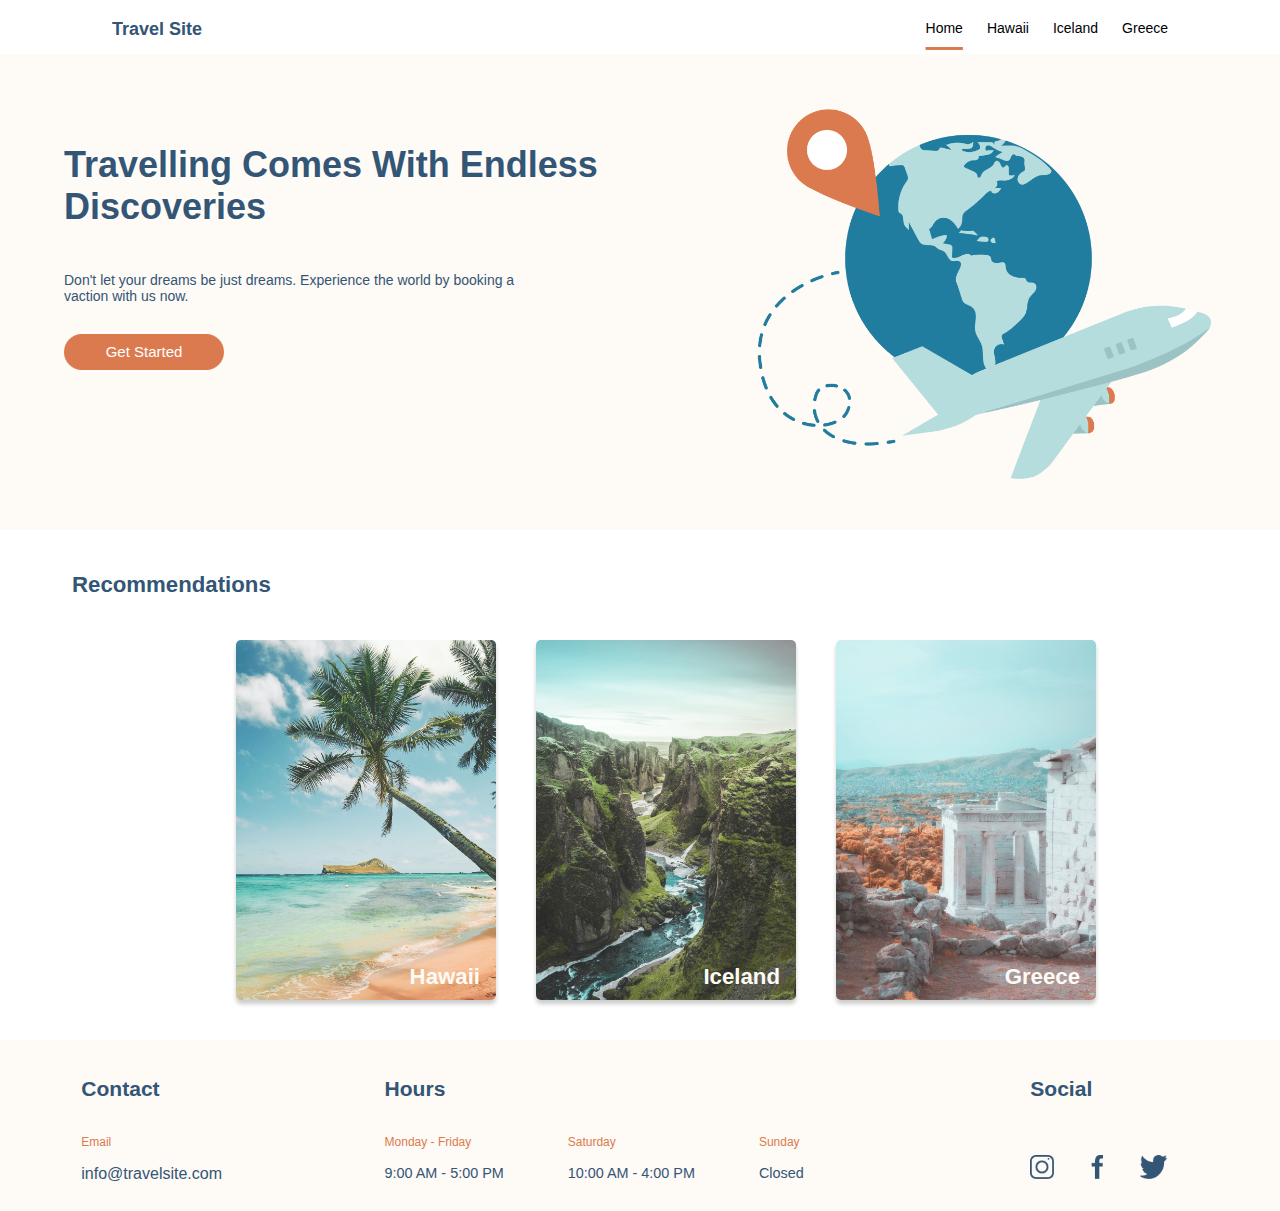
==== index.html @ 421ed6ff "clean up formatting" ====
<!DOCTYPE html>
<html lang="en">
	<head>
		<meta charset="UTF-8" />
		<meta name="viewport" content="width=device-width, initial-scale=1.0" />
		<link rel="stylesheet" href="./css/global.css" />
		<link rel="stylesheet" href="./css/landing.css" />
		<title>Travel Site Landing</title>
	</head>

	<body>
		<header class="header">
			<div class="header-logo">
				<h2>Travel Site</h2>
			</div>
			<div class="header-navbar">
				<nav>
					<ul class="header-navbar__list">
						<li class="header-navbar__link active"><a href=""></a>Home</li>
						<li class="header-navbar__link"><a href=""></a>Hawaii</li>
						<li class="header-navbar__link"><a href=""></a>Iceland</li>
						<li class="header-navbar__link"><a href=""></a>Greece</li>
					</ul>
				</nav>
			</div>
		</header>
		<main>
			<div class="hero">
				<div class="hero--leftside">
					<h2 class="hero-heading">
						Travelling Comes With Endless Discoveries
					</h2>
					<p class="hero-text">
						Don't let your dreams be just dreams. Experience the world by
						booking a vaction with us now.
					</p>
					<button class="hero-button">Get Started</button>
				</div>
				<div class="hero--rightside">
					<img class="hero-img" src="./images/hero.png" />
				</div>
			</div>
		</main>
		<section>
			<div class="recommendations">
				<div class="recommendations-heading">
					<h3>Recommendations</h3>
				</div>
				<div class="recommendations-cards">
					<div class="recommendations-cards hawaii">
						<h3 class="recommendations-cards__name">Hawaii</h3>
					</div>
					<div class="recommendations-cards iceland">
						<h3 class="recommendations-cards__name">Iceland</h3>
					</div>
					<div class="recommendations-cards greece">
						<h3 class="recommendations-cards__name">Greece</h3>
					</div>
				</div>
			</div>
		</section>
		<footer class="footer">
			<div class="footer-element">
				<div class="footer-element__heading">
					<h3>Contact</h3>
				</div>
				<div class="footer-element__subheading">
					<p>
						Email<br />
						<span
							><a class="footer-element__email link" href="info@travelsite.com"
								>info@travelsite.com</a
							>
						</span>
					</p>
				</div>
			</div>
			<div class="footer-element">
				<div class="footer-element__heading">
					<h3>Hours</h3>
				</div>
				<div class="footer-element__subheading">
					<p class="footer-element__hours">
						Monday - Friday<br /><span class="footer-element__hours times"
							>9:00 AM - 5:00 PM</span
						>
					</p>
					<p class="footer-element__hours">
						Saturday<br /><span class="footer-element__hours times"
							>10:00 AM - 4:00 PM</span
						>
					</p>
					<p class="footer-element__hours">
						Sunday<br /><span class="footer-element__hours times">Closed</span>
					</p>
				</div>
			</div>
			<div class="footer-element">
				<div class="footer-element__heading">
					<h3>Social</h3>
				</div>
				<div class="footer-subheading">
					<a href="instagram.com"
						><img
							class="footer-element__social icon"
							src="../images/icon-instagram.png"
					/></a>
					<a href="facebook.com"
						><img
							class="footer-element__social icon"
							src="../images/icon-facebook.png"
					/></a>
					<a href="twitter.com"
						><img
							class="footer-element__social icon"
							src="../images/icon-twitter.png"
					/></a>
				</div>
			</div>
		</footer>
	</body>
</html>
---- css/global.css ----
body {
  font-family: Verdana, Geneva, Tahoma, sans-serif;
  font-weight: 300;
  padding-top: 50px;
  margin: 0%;
}

.header {
  width: 100%;
  height: 50px;
  box-sizing: border-box;
  display: flex;
  justify-content: space-between;
  align-items: flex-start;
  background-color: #FFFFFF;
  position: fixed;
  top: 4px;
  /* border: 1px solid red; */
}

.header-logo {
  color: #335576;
  margin-left: 5rem;
  padding-left: 2rem;
  font-size: 12px;
  /* border: 1px solid red; */
}

.header-navbar__list {
  display: flex;
  list-style-type: none;
  padding-right: 5rem;
  margin-right: 2rem;
}

.header-navbar__link {
  display: flex;
  margin-left: .5rem;
  padding-left: 1rem;
  text-decoration: none;
  font-size: 14px;
}

.active {
  text-decoration: underline;
  text-underline-offset: .9rem;
  text-decoration-color: #DB7A4E;
  text-decoration-thickness: 3px;
}

.footer {
  background-color: #FEFAF5;
  color: #335576;
  display: flex;
  justify-content: space-around;
  padding-top: 1rem;
  padding-bottom: 1rem;
  width: 100vw;
}

.footer-element__heading {
  display: flex;
  margin: auto;
  font-size: 1.125rem;
  font-weight: 400;
}

.footer-element__subheading {
  display: flex;
  color: #DB7A4E;
  font-size: .75rem;
}

.footer-element__hours {
  margin-right: 2rem;
}

.link {
  display: flex;
  text-decoration: none;
  color: #335576;
  font-size: 1rem;
  margin-top: 1rem;
}

.times {
  display: flex;
  font-size: .9rem;
  font-weight: 100;
  color: #335576; 
  margin-top: 1rem;
}

.icon {
  margin-right: 2rem;
  margin-top: 2rem;
  height: 1.5rem;
}
---- css/landing.css ----
.hero {
  display: flex;
  background-color: #FEFAF5;
  width: 100vw;
  height: 480px;
}

.hero--leftside {
  display: flex;
  flex-direction: column;
  justify-content: flex-start;
  text-align: left;
  width: 50vw;
  padding: 4rem;
}

.hero-heading {
  display: flex;
  align-content: flex-start;
  font-size: 36px;
  color: #335576;
  text-align: left;
}

.hero-text {
  display: flex;
  color: #335576;
  font-size: 14px;
  font-weight: 300;
  margin-right: 1rem;
  padding-right: 3rem;
}

.hero-button {
  font-size: 15px;
  font-weight: lighter;
  text-align: center;
  border-radius: 25px;
  border: none;
  background-color: #DB7A4E;
  color: #FFFFFF;
  width: 160px;
  padding: .6rem;
  margin-top: 1rem;
}

.hero--rightside {
  display: flex;
  width: 50vw;
  justify-content: center;
  align-items: center;
  margin: .5rem;
  padding: .5rem;
}

.hero-img {
  padding: 1rem;
  margin: 1rem;
  height: 380px;
}

.recommendations {
  padding: .25rem;
  margin: 1rem;
  padding-left: 3.5rem;
}
.recommendations-heading {
  font-size: 19px;
  color: #335576;
}

.recommendations-cards {
  display: flex;
  justify-content: center;
}

.hawaii, .iceland, .greece{
  display: flex;
  justify-content: flex-end;
  align-items: flex-end;
  width: 260px;
  height: 360px;
  border-radius: 5px;
  border: 1px solid rgba(black .2);
  box-shadow: 0 4px 4px rgba(0, 0, 0, .2);
  margin: 20px;
  color: #FEFAF5;
  font-size: 19px;
}

.hawaii {
  background-image: url(../images/hawaii.jpg);
  background-position: center;
  background-size: cover;
}

.greece {
  background-image: url(../images/greece.jpg);
  background-position: center;
  background-size: cover;
}

.iceland {
  background-image: url(../images/iceland.jpg);
  background-position: center;
  background-size: cover;
}

.recommendations-cards__name {
  padding-right: 1rem;
  margin-bottom: 10px;
}
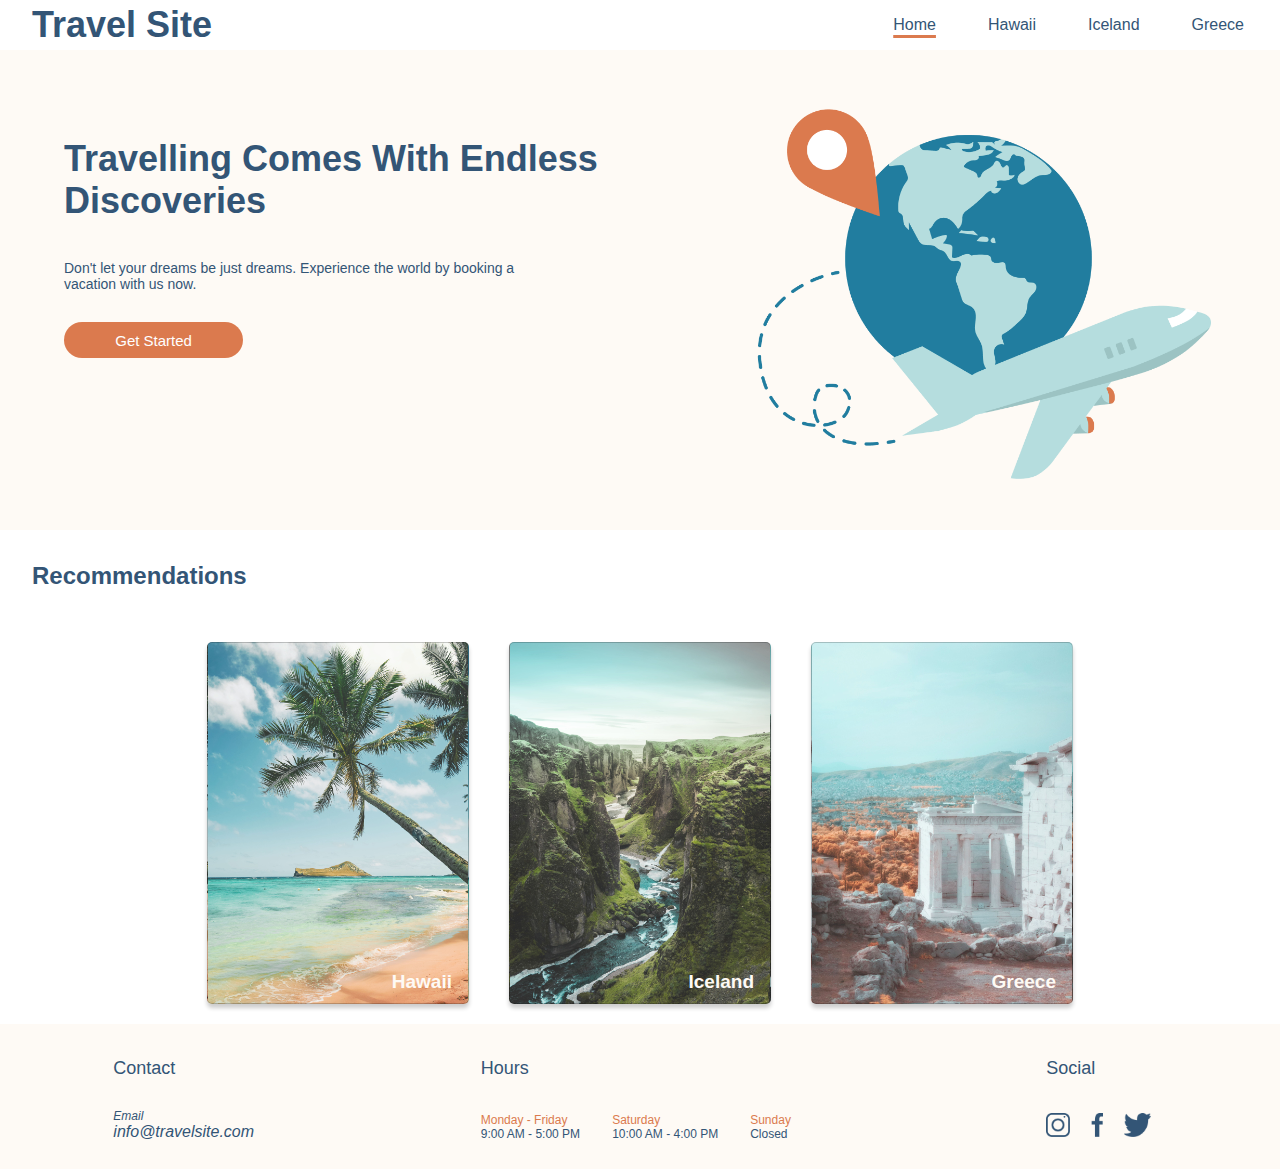
==== commit 29228798: "restyle footer" ====
--- a/index.html
+++ b/index.html
@@ -1,122 +1,127 @@
 <!DOCTYPE html>
 <html lang="en">
-	<head>
-		<meta charset="UTF-8" />
-		<meta name="viewport" content="width=device-width, initial-scale=1.0" />
-		<link rel="stylesheet" href="./css/global.css" />
-		<link rel="stylesheet" href="./css/landing.css" />
-		<title>Travel Site Landing</title>
-	</head>
+  <head>
+    <meta charset="UTF-8" />
+    <meta name="viewport" content="width=device-width, initial-scale=1.0" />
+    <link rel="stylesheet" href="./css/global.css" />
+    <link rel="stylesheet" href="./css/main.css" />
+    <title>Travel Site Landing</title>
+  </head>
 
-	<body>
-		<header class="header">
-			<div class="header-logo">
-				<h2>Travel Site</h2>
-			</div>
-			<div class="header-navbar">
-				<nav>
-					<ul class="header-navbar__list">
-						<li class="header-navbar__link active"><a href=""></a>Home</li>
-						<li class="header-navbar__link"><a href=""></a>Hawaii</li>
-						<li class="header-navbar__link"><a href=""></a>Iceland</li>
-						<li class="header-navbar__link"><a href=""></a>Greece</li>
-					</ul>
-				</nav>
-			</div>
-		</header>
-		<main>
-			<div class="hero">
-				<div class="hero--leftside">
-					<h2 class="hero-heading">
-						Travelling Comes With Endless Discoveries
-					</h2>
-					<p class="hero-text">
-						Don't let your dreams be just dreams. Experience the world by
-						booking a vaction with us now.
-					</p>
-					<button class="hero-button">Get Started</button>
-				</div>
-				<div class="hero--rightside">
-					<img class="hero-img" src="./images/hero.png" />
-				</div>
-			</div>
-		</main>
-		<section>
-			<div class="recommendations">
-				<div class="recommendations-heading">
-					<h3>Recommendations</h3>
-				</div>
-				<div class="recommendations-cards">
-					<div class="recommendations-cards hawaii">
-						<h3 class="recommendations-cards__name">Hawaii</h3>
-					</div>
-					<div class="recommendations-cards iceland">
-						<h3 class="recommendations-cards__name">Iceland</h3>
-					</div>
-					<div class="recommendations-cards greece">
-						<h3 class="recommendations-cards__name">Greece</h3>
-					</div>
-				</div>
-			</div>
-		</section>
-		<footer class="footer">
-			<div class="footer-element">
-				<div class="footer-element__heading">
-					<h3>Contact</h3>
-				</div>
-				<div class="footer-element__subheading">
-					<p>
-						Email<br />
-						<span
-							><a class="footer-element__email link" href="info@travelsite.com"
-								>info@travelsite.com</a
-							>
-						</span>
-					</p>
-				</div>
-			</div>
-			<div class="footer-element">
-				<div class="footer-element__heading">
-					<h3>Hours</h3>
-				</div>
-				<div class="footer-element__subheading">
-					<p class="footer-element__hours">
-						Monday - Friday<br /><span class="footer-element__hours times"
-							>9:00 AM - 5:00 PM</span
-						>
-					</p>
-					<p class="footer-element__hours">
-						Saturday<br /><span class="footer-element__hours times"
-							>10:00 AM - 4:00 PM</span
-						>
-					</p>
-					<p class="footer-element__hours">
-						Sunday<br /><span class="footer-element__hours times">Closed</span>
-					</p>
-				</div>
-			</div>
-			<div class="footer-element">
-				<div class="footer-element__heading">
-					<h3>Social</h3>
-				</div>
-				<div class="footer-subheading">
-					<a href="instagram.com"
-						><img
-							class="footer-element__social icon"
-							src="../images/icon-instagram.png"
-					/></a>
-					<a href="facebook.com"
-						><img
-							class="footer-element__social icon"
-							src="../images/icon-facebook.png"
-					/></a>
-					<a href="twitter.com"
-						><img
-							class="footer-element__social icon"
-							src="../images/icon-twitter.png"
-					/></a>
-				</div>
-			</div>
-		</footer>
-	</body>
+  <body>
+    <header>
+      <div class="header__logo">
+        <h2>Travel Site</h2>
+      </div>
+      <nav class="header__navbar">
+        <ul class="header-navbar__list">
+          <li class="header-navbar__link active"><a href="#">Home</a></li>
+          <li class="header-navbar__link"><a href="#">Hawaii</a></li>
+          <li class="header-navbar__link"><a href="#">Iceland</a></li>
+          <li class="header-navbar__link"><a href="#">Greece</a></li>
+        </ul>
+      </nav>
+    </header>
+
+    <main>
+      <section class="hero">
+        <div class="hero__leftside">
+          <h1 class="hero__heading">
+            Travelling Comes With Endless Discoveries
+          </h1>
+          <p class="hero__text">
+            Don't let your dreams be just dreams. Experience the world by
+            booking a vacation with us now.
+          </p>
+          <a href="#" class="hero__button">Get Started</a>
+        </div>
+        <div class="hero__rightside">
+          <img class="hero__img" src="./assets/hero.png" alt="Travel image" />
+        </div>
+      </section>
+    </main>
+
+    <aside class="recommendations">
+      <h3 class="recommendations__heading">Recommendations</h3>
+      <div class="recommendations__cards">
+        <article class="recommendations__card recommendations__card--hawaii">
+          <h4 class="recommendations__card-name">Hawaii</h4>
+        </article>
+        <article class="recommendations__card recommendations__card--iceland">
+          <h4 class="recommendations__card-name">Iceland</h4>
+        </article>
+        <article class="recommendations__card recommendations__card--greece">
+          <h4 class="recommendations__card-name">Greece</h4>
+        </article>
+      </div>
+    </aside>
+
+    <footer class="footer">
+      <section class="footer__element">
+        <h3 class="footer-element__heading">Contact</h3>
+        <address class="footer-element__subheading">
+          <p>
+            Email<br />
+            <a
+              class="footer-element__email link"
+              href="mailto:info@travelsite.com"
+              >info@travelsite.com</a
+            >
+          </p>
+        </address>
+      </section>
+
+      <section class="footer__element">
+        <h3 class="footer-element__heading">Hours</h3>
+        <div class="footer-element__subheading">
+          <div class="footer-element__subheading-days">
+            Monday - Friday
+            <div>
+              <time class="footer-element__hours-times">9:00 AM - 5:00 PM</time>
+            </div>
+          </div>
+
+          <div class="footer-element__subheading-days">
+            Saturday
+            <div>
+              <time class="footer-element__hours-times"
+                >10:00 AM - 4:00 PM</time
+              >
+            </div>
+          </div>
+
+          <div class="footer-element__subheading-days">
+            Sunday
+            <div>
+              <time class="footer-element__hours-times">Closed</time>
+            </div>
+          </div>
+        </div>
+      </section>
+
+      <section class="footer__element">
+        <h3 class="footer-element__heading">Social</h3>
+        <div class="footer__subheading">
+          <a href="https://instagram.com"
+            ><img
+              class="footer-element__social-icon"
+              src="../assets/icon-instagram.png"
+              alt="Instagram"
+          /></a>
+          <a href="https://facebook.com"
+            ><img
+              class="footer-element__social-icon"
+              src="../assets/icon-facebook.png"
+              alt="Facebook"
+          /></a>
+          <a href="https://twitter.com"
+            ><img
+              class="footer-element__social-icon"
+              src="../assets/icon-twitter.png"
+              alt="Twitter"
+          /></a>
+        </div>
+      </section>
+    </footer>
+  </body>
 </html>
--- a/css/global.css
+++ b/css/global.css
@@ -2,50 +2,96 @@
   font-family: Verdana, Geneva, Tahoma, sans-serif;
   font-weight: 300;
   padding-top: 50px;
-  margin: 0%;
+  margin: 0;
 }
 
-.header {
+header {
   width: 100%;
   height: 50px;
   box-sizing: border-box;
   display: flex;
   justify-content: space-between;
-  align-items: flex-start;
+  align-items: center; 
   background-color: #FFFFFF;
   position: fixed;
-  top: 4px;
-  /* border: 1px solid red; */
+  top: 0;  
+  z-index: 100;
 }
 
-.header-logo {
+.header__logo { 
   color: #335576;
-  margin-left: 5rem;
-  padding-left: 2rem;
-  font-size: 12px;
-  /* border: 1px solid red; */
+  margin-left: 1rem;  
+  padding-left: 1rem; 
+  font-size: 1.5rem;  
 }
 
 .header-navbar__list {
   display: flex;
   list-style-type: none;
-  padding-right: 5rem;
-  margin-right: 2rem;
+  padding-right: 1rem; 
+  margin: 0;          
 }
 
 .header-navbar__link {
   display: flex;
-  margin-left: .5rem;
+  margin-left: 1rem;
   padding-left: 1rem;
   text-decoration: none;
-  font-size: 14px;
+  font-size: 1rem; 
+}
+
+.header-navbar__link a {
+  text-decoration: none; 
+  color: #335576;
 }
 
 .active {
   text-decoration: underline;
-  text-underline-offset: .9rem;
+  text-underline-offset: 0.3rem;
   text-decoration-color: #DB7A4E;
   text-decoration-thickness: 3px;
+}
+
+
+@media (max-width: 768px) {
+  .header__logo {
+    margin-left: 0.5rem;
+    padding-left: 0.5rem;
+    font-size: 1.2rem;
+  }
+
+  .header-navbar__list {
+    padding-right: 0.5rem;
+  }
+
+  .header-navbar__link {
+    margin-left: 0.5rem;
+    padding-left: 0.5rem;
+    font-size: 0.9rem;
+  }
+}
+
+
+@media (max-width: 480px) {
+  .header {
+    flex-direction: column;
+    height: auto;
+    padding: 0.5rem;
+  }
+
+  .header__logo {
+    margin-left: 0;
+    padding-left: 0;
+  }
+
+  .header-navbar__list {
+    flex-direction: column;
+    align-items: center;
+  }
+
+  .header-navbar__link {
+    margin: 0.25rem 0;
+  }
 }
 
 .footer {
@@ -55,28 +101,36 @@
   justify-content: space-around;
   padding-top: 1rem;
   padding-bottom: 1rem;
-  width: 100vw;
+  width: 100%;
+  box-sizing: border-box;
 }
 
 .footer-element__heading {
-  display: flex;
-  margin: auto;
   font-size: 1.125rem;
   font-weight: 400;
+  display: flex;
 }
 
+.footer-element__subheading-days {
+  color: #DB7A4E;
+  padding-top: 1rem;
+} 
+
 .footer-element__subheading {
+  color: #DB7A4E;
+  font-size: 0.75rem;
   display: flex;
-  color: #DB7A4E;
-  font-size: .75rem;
 }
 
-.footer-element__hours {
+
+.footer-element__hours-times {
+  color: #335576;
   margin-right: 2rem;
+  display: flex;
+  justify-content: center;
 }
 
 .link {
-  display: flex;
   text-decoration: none;
   color: #335576;
   font-size: 1rem;
@@ -84,15 +138,31 @@
 }
 
 .times {
+  font-size: 0.9rem;
+  font-weight: 100;
+  color: #335576;
+  margin-top: 1rem;
   display: flex;
-  font-size: .9rem;
-  font-weight: 100;
-  color: #335576; 
-  margin-top: 1rem;
 }
 
-.icon {
-  margin-right: 2rem;
-  margin-top: 2rem;
+.footer-element__social-icon {
+  margin-right: 1rem;
+  margin-top: 1rem;
   height: 1.5rem;
 }
+
+@media (max-width: 768px) {
+  .footer {
+    flex-direction: column;
+    align-items: center;
+    padding: 1rem;
+  }
+
+  .footer-element__heading, .footer-element__subheading {
+    text-align: center;
+  }
+
+  .footer-element__social-icon {
+    margin: 0.5rem;
+  }
+}
--- a/css/main.css
+++ b/css/main.css
@@ -0,0 +1,136 @@
+.hero {
+  display: flex;
+  background-color: #FEFAF5;
+  width: 100vw;
+  height: 480px;
+}
+
+.hero__leftside {
+  display: flex;
+  flex-direction: column;
+  justify-content: flex-start;
+  text-align: left;
+  width: 50vw;
+  padding: 4rem;
+}
+
+.hero__heading {
+  display: flex;
+  align-content: flex-start;
+  font-size: 2.25rem; /* 36px converted to rem */
+  color: #335576;
+  text-align: left;
+}
+
+.hero__text {
+  display: flex;
+  color: #335576;
+  font-size: 0.875rem; /* 14px converted to rem */
+  font-weight: 300;
+  margin-right: 1rem;
+  padding-right: 3rem;
+}
+
+.hero__button {
+  font-size: 0.9375rem; 
+  font-weight: lighter;
+  text-align: center;
+  border-radius: 25px;
+  border: none;
+  background-color: #DB7A4E;
+  color: #FFFFFF;
+  text-decoration: none;
+  width: 160px;
+  padding: .6rem;
+  margin-top: 1rem;
+}
+
+.hero__rightside {
+  display: flex;
+  width: 50vw;
+  justify-content: center;
+  align-items: center;
+  margin: .5rem;
+  padding: .5rem;
+}
+
+.hero__img {
+  padding: 1rem;
+  margin: 1rem;
+  height: 380px;
+}
+
+.recommendations__heading {
+  font-size: 1.5rem; /* 19px converted to rem */
+  color: #335576;
+  margin: 1rem;
+  padding: 1rem;
+}
+
+.recommendations__cards {
+  display: flex;
+  justify-content: center;
+}
+
+.recommendations__card--hawaii {
+  background-image: url(../assets/hawaii.jpg);
+  background-position: center;
+  background-size: cover;
+}
+
+.recommendations__card--greece {
+  background-image: url(../assets/greece.jpg);
+  background-position: center;
+  background-size: cover;
+}
+
+.recommendations__card--iceland {
+  background-image: url(../assets/iceland.jpg);
+  background-position: center;
+  background-size: cover;
+}
+
+.recommendations__card {
+  display: flex;
+  justify-content: flex-end;
+  align-items: flex-end;
+  width: 260px;
+  height: 360px;
+  border-radius: 5px;
+  border: 1px solid rgba(0, 0, 0, .2);
+  box-shadow: 0 4px 4px rgba(0, 0, 0, .2);
+  margin: 20px;
+  color: #FEFAF5;
+  font-size: 1.1875rem; 
+}
+
+.recommendations__card-name {
+  padding-right: 1rem;
+  margin-bottom: 10px;
+}
+
+.header__navbar ul {
+  list-style-type: none;
+}
+
+.header__navbar li {
+  display: inline;
+  margin-right: 20px;
+}
+
+.footer__element h3 {
+  color: #335576;
+}
+
+.footer__element p {
+  color: #335576;
+}
+
+.footer__element a {
+  color: #335576;
+  text-decoration: none;
+}
+
+.footer__element a:hover {
+  text-decoration: underline;
+}
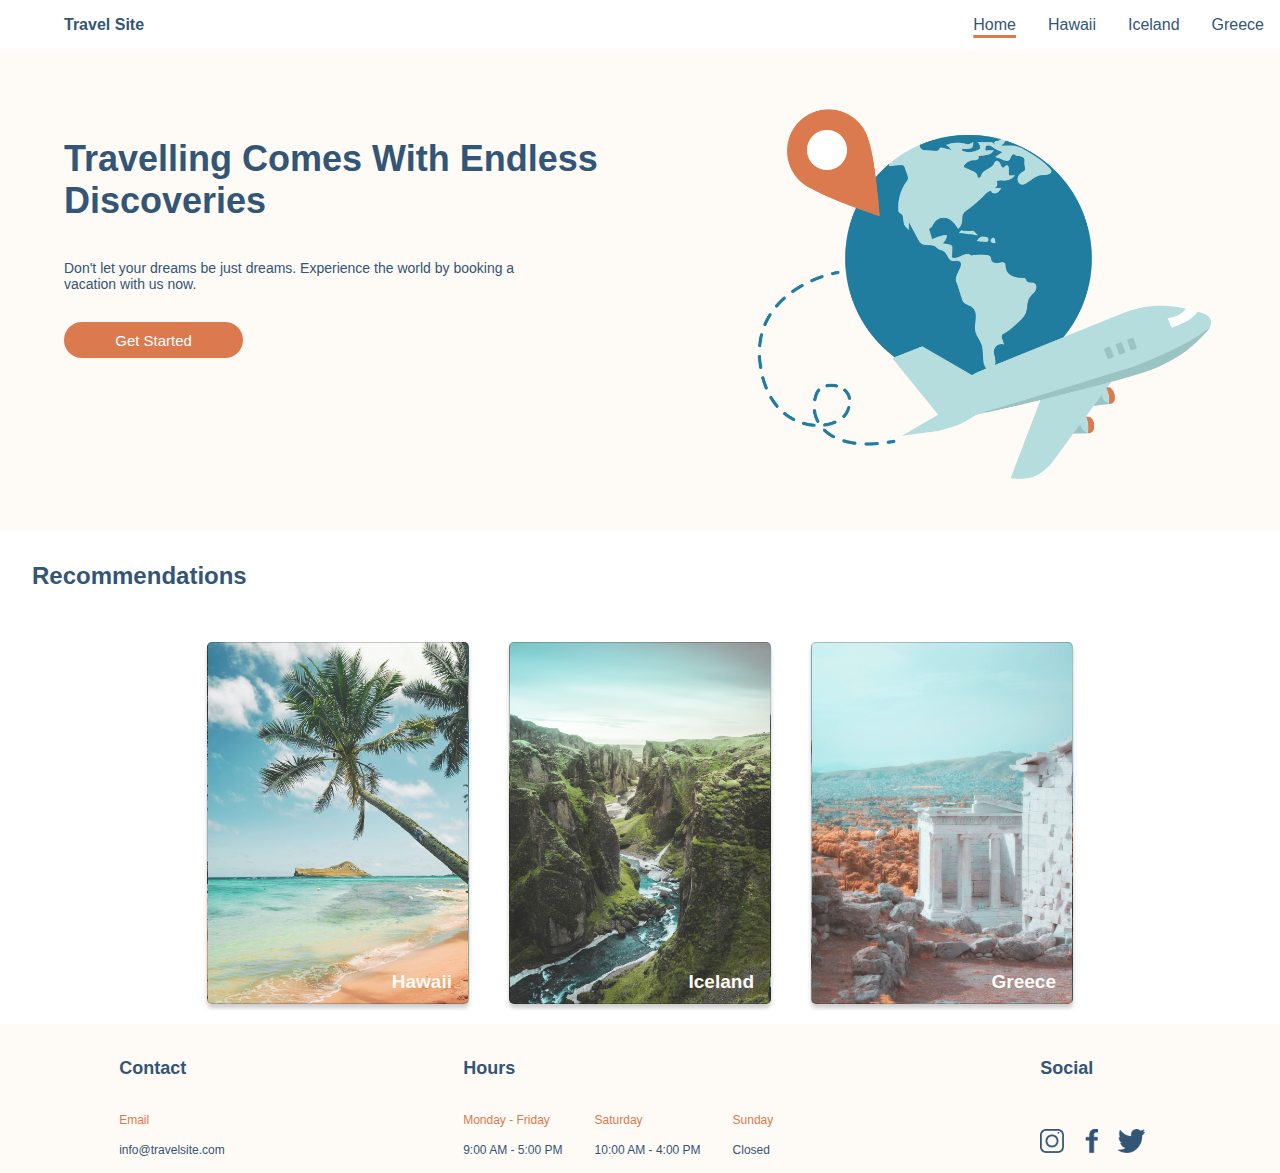
==== commit b0c14d03: "add a lot of things you won't wanna do again trust me" ====
--- a/index.html
+++ b/index.html
@@ -11,7 +11,7 @@
   <body>
     <header>
       <div class="header__logo">
-        <h2>Travel Site</h2>
+        <h1 class="header-navbar__link"><a href="../index.html">Travel Site</a></h1>
       </div>
       <nav class="header__navbar">
         <ul class="header-navbar__list">
@@ -30,8 +30,7 @@
             Travelling Comes With Endless Discoveries
           </h1>
           <p class="hero__text">
-            Don't let your dreams be just dreams. Experience the world by
-            booking a vacation with us now.
+            Don't let your dreams be just dreams. Experience the world by booking a vacation with us now.
           </p>
           <a href="#" class="hero__button">Get Started</a>
         </div>
@@ -59,16 +58,12 @@
     <footer class="footer">
       <section class="footer__element">
         <h3 class="footer-element__heading">Contact</h3>
-        <address class="footer-element__subheading">
-          <p>
-            Email<br />
-            <a
-              class="footer-element__email link"
-              href="mailto:info@travelsite.com"
-              >info@travelsite.com</a
-            >
-          </p>
-        </address>
+        <article class="footer-element__subheading">
+          <div class="footer-element__email">
+            Email
+            <a class="footer-element__email link" href="mailto:info@travelsite.com">info@travelsite.com</a>
+          </div>
+        </article>
       </section>
 
       <section class="footer__element">
@@ -80,16 +75,12 @@
               <time class="footer-element__hours-times">9:00 AM - 5:00 PM</time>
             </div>
           </div>
-
           <div class="footer-element__subheading-days">
             Saturday
             <div>
-              <time class="footer-element__hours-times"
-                >10:00 AM - 4:00 PM</time
-              >
+              <time class="footer-element__hours-times">10:00 AM - 4:00 PM</time>
             </div>
           </div>
-
           <div class="footer-element__subheading-days">
             Sunday
             <div>
--- a/css/global.css
+++ b/css/global.css
@@ -1,6 +1,5 @@
 body {
   font-family: Verdana, Geneva, Tahoma, sans-serif;
-  font-weight: 300;
   padding-top: 50px;
   margin: 0;
 }
@@ -107,7 +106,7 @@
 
 .footer-element__heading {
   font-size: 1.125rem;
-  font-weight: 400;
+  font-weight: 700;
   display: flex;
 }
 
@@ -122,10 +121,17 @@
   display: flex;
 }
 
+.footer-element__email {
+  display: flex;
+  flex-direction: column;
+  justify-content: flex-start;
+  margin-top: 1rem;
+}
 
 .footer-element__hours-times {
   color: #335576;
   margin-right: 2rem;
+  margin-top: 1rem;
   display: flex;
   justify-content: center;
 }
@@ -133,8 +139,6 @@
 .link {
   text-decoration: none;
   color: #335576;
-  font-size: 1rem;
-  margin-top: 1rem;
 }
 
 .times {
@@ -147,7 +151,7 @@
 
 .footer-element__social-icon {
   margin-right: 1rem;
-  margin-top: 1rem;
+  margin-top: 2rem;
   height: 1.5rem;
 }
 
--- a/css/main.css
+++ b/css/main.css
@@ -17,7 +17,7 @@
 .hero__heading {
   display: flex;
   align-content: flex-start;
-  font-size: 2.25rem; /* 36px converted to rem */
+  font-size: 2.25rem; 
   color: #335576;
   text-align: left;
 }
@@ -25,7 +25,7 @@
 .hero__text {
   display: flex;
   color: #335576;
-  font-size: 0.875rem; /* 14px converted to rem */
+  font-size: 0.875rem; 
   font-weight: 300;
   margin-right: 1rem;
   padding-right: 3rem;
@@ -61,7 +61,7 @@
 }
 
 .recommendations__heading {
-  font-size: 1.5rem; /* 19px converted to rem */
+  font-size: 1.5rem; 
   color: #335576;
   margin: 1rem;
   padding: 1rem;
@@ -88,6 +88,7 @@
   background-image: url(../assets/iceland.jpg);
   background-position: center;
   background-size: cover;
+  
 }
 
 .recommendations__card {
@@ -109,28 +110,3 @@
   margin-bottom: 10px;
 }
 
-.header__navbar ul {
-  list-style-type: none;
-}
-
-.header__navbar li {
-  display: inline;
-  margin-right: 20px;
-}
-
-.footer__element h3 {
-  color: #335576;
-}
-
-.footer__element p {
-  color: #335576;
-}
-
-.footer__element a {
-  color: #335576;
-  text-decoration: none;
-}
-
-.footer__element a:hover {
-  text-decoration: underline;
-}
